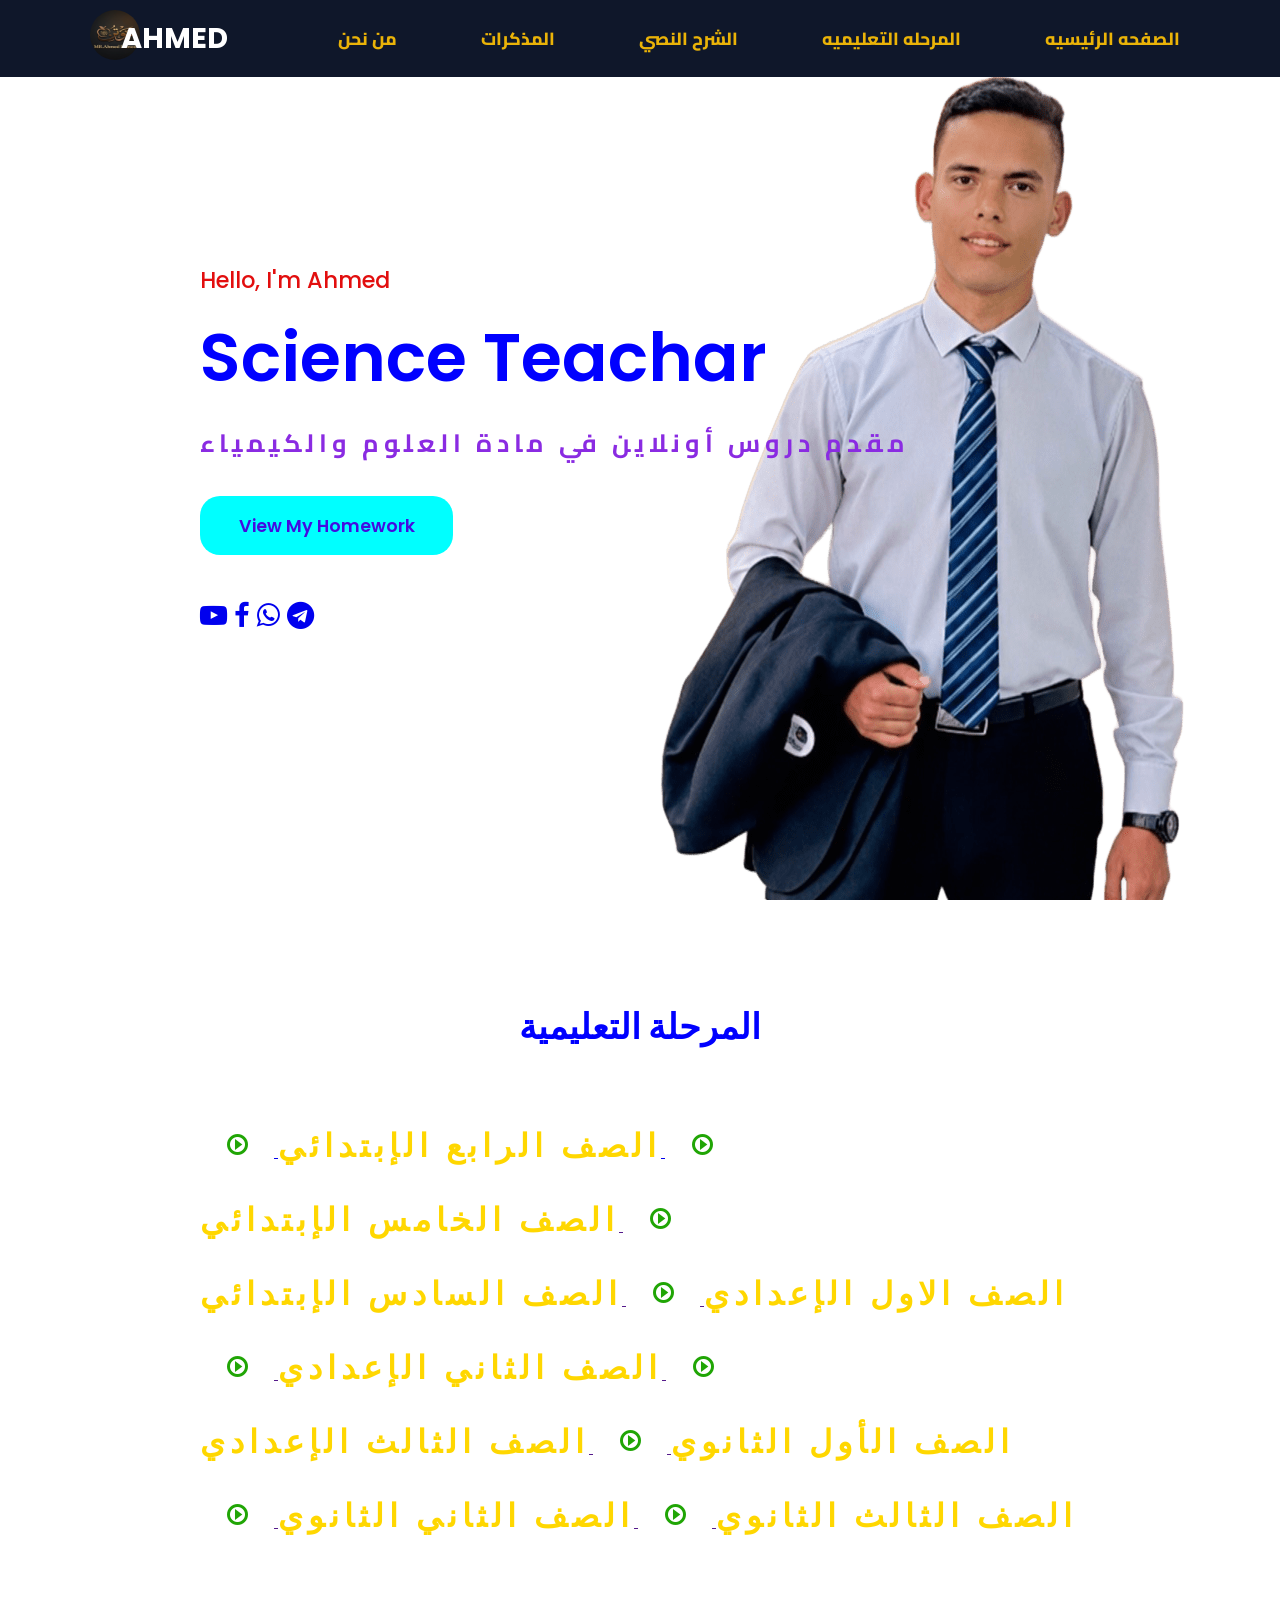
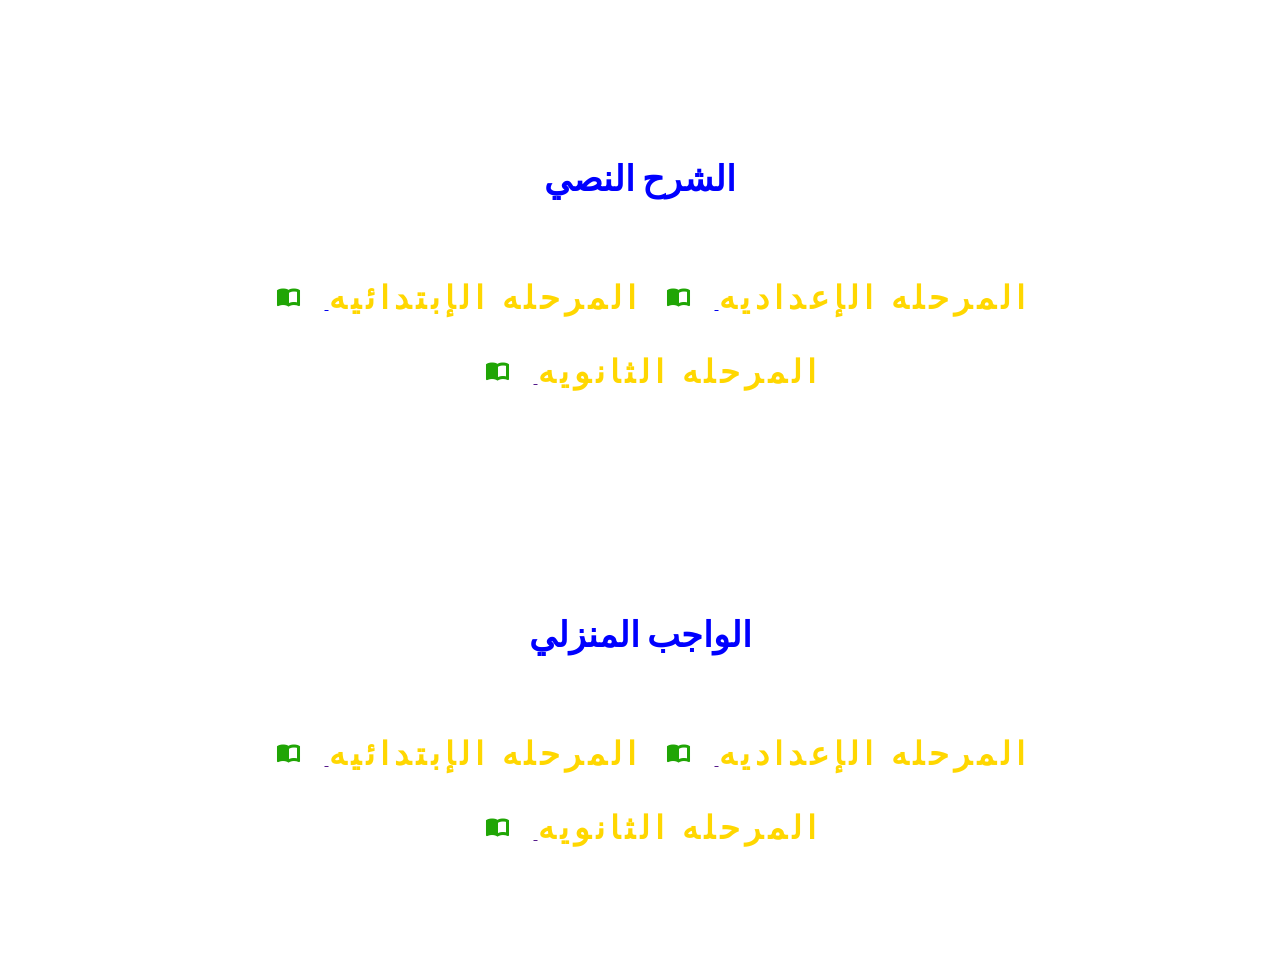
==== index.html @ 7c7c0a3e "Add files via upload" ====
<!DOCTYPE html>
<html lang="en">
<head>
    <meta charset="UTF-8">
    <meta http-equiv="X-UA-Compatible" content="IE=edge">
    <meta name="viewport" content="width=device-width, initial-scale=1.0">
    <link href="https://fonts.googleapis.com/css?family=Material+Icons|Material+Icons+Outlined|Material+Icons+Two+Tone|Material+Icons+Round|Material+Icons+Sharp" rel="stylesheet">
    <link rel="stylesheet" href="https://cdnjs.cloudflare.com/ajax/libs/font-awesome/4.7.0/css/font-awesome.min.css">
    <link rel="stylesheet" href="style.css">
    <link rel="preconnect" href="https://fonts.googleapis.com">
<link rel="preconnect" href="https://fonts.gstatic.com" crossorigin>

<link href="https://fonts.googleapis.com/css2?family=Cairo:wght@200..1000&display=swap" rel="stylesheet">
    <title>NeWtOn | AhMeD HaMeD</title>
</head>
<body>
<header>
    <a href="333.PNG" target="_blank">
        <img src="333.PNG" class="logo1">
    </a>
<a href="333.PNG" class="logo">Ahmed</a>
<nav class="navigation">
    <a href="#home">الصفحه الرئيسيه</a>
<a href="#services">المرحله التعليميه</a>
<a href="#projects">الشرح النصي</a>
<a href="https://drive.google.com/drive/folders/1a1S49GqLZfhM5JRiiQATSU06Js87kY7LbI2KxS2g_GuvqjBS0eSdr0bD0K4ihKHux3yeExdk" target="_blank">المذكرات</a>
<a href="Ahmed_CV.pdf">من نحن</a>
</nav>

</header>
<section class="main" id="home">
<div>
<h2>Hello, I'm Ahmed<br><span>Science Teachar</span></h2>
<h3>مقدم دروس أونلاين في مادة العلوم والكيمياء</h3>
<a href="#work" class="main-btn">View My Homework</a>
<div class="social-icons">
     <a href="https://youtube.com/@_onlineeducation453?si=HBb7cmdUA5yFmxl5" target="_blank" ><i class="fa fa-youtube-play" aria-hidden="true"></i></a>
    <a href="https://www.facebook.com/profile.php?id=100010195390699" target="_blank" ><i class="fa fa-facebook" aria-hidden="true"></i></a>
    <a href="https://whatsapp.com/channel/0029VbCoChzGOj9t1pekVl2g"  target="_blank"><i class="fa fa-whatsapp" aria-hidden="true"></i></a>
    <a href="https://t.me/Newton392001"  target="_blank"><i class="fa fa-telegram" aria-hidden="true"></i></a>
</div>
</div>

</section>


<section class="cards" id="services">
<h2 class="titl">المرحلة التعليمية</h2><br>
<div class="content">
<div class="card">


    </div>

    </div>

</div>

    </div>
<a href=" " class="nav-link">
<i class="material-icons">play_circle_outline</i>
<span>الصف الرابع الإبتدائي</span> 
</a>
<a href="" class="nav-link">
    <i class="material-icons">play_circle_outline</i>
    <span>الصف الخامس الإبتدائي</span> 
    </a>
    <a href="" class="nav-link">
        <i class="material-icons">play_circle_outline</i>
        <span>الصف السادس الإبتدائي</span> 
        </a>
        <a href="" class="nav-link">
            <i class="material-icons">play_circle_outline</i>
            <span>الصف الاول الإعدادي</span> 
            </a>

            <a href="" class="nav-link">
                <i class="material-icons">play_circle_outline</i>
                <span>الصف الثاني الإعدادي</span> 
                </a>

                <a href="" class="nav-link">
                    <i class="material-icons">play_circle_outline</i>
                    <span>الصف الثالث الإعدادي</span> 
                    </a>
                    <a href="" class="nav-link">
                        <i class="material-icons">play_circle_outline</i>
                        <span>الصف الأول الثانوي</span> 
                        </a>

                        <a href="" class="nav-link">
                            <i class="material-icons">play_circle_outline</i>
                            <span>الصف الثاني الثانوي</span> 
                            </a>

                            <a href="" class="nav-link">
                                <i class="material-icons">play_circle_outline</i>
                                <span>الصف الثالث الثانوي</span> 
                                </a>
</div>
</section>
<section class="project" id="projects">
<h2 class="subject">الشرح النصي</h2><br>
<div class="work">
<a href="المرحلة الابتدائية/" class="v-link">
<i class="material-icons">import_contacts</i>
<span>المرحله الإبتدائيه</span>
</a>

<a href="المرحلة الاعدادية/" class="v-link">
    <i class="material-icons">import_contacts</i>
    <span>المرحله الإعداديه</span>
    </a>
    <a href="" class="v-link">
        <i class="material-icons">import_contacts</i>
        <span>المرحله الثانويه</span>
        </a>
</div>
</section>
<section class="project" id="work">
    <h2 class="subject">الواجب المنزلي</h2><br>
    <div class="work">
    <a href="" class="v-link">
    <i class="material-icons">import_contacts</i>
    <span>المرحله الإبتدائيه</span>
    </a>
    
    <a href="" class="v-link">
        <i class="material-icons">import_contacts</i>
        <span>المرحله الإعداديه</span>
        </a>
        <a href="" class="v-link">
            <i class="material-icons">import_contacts</i>
            <span>المرحله الثانويه</span>
            </a>
            
</body>
</html>
---- style.css ----
@import url('https://fonts.googleapis.com/css2?family=Poppins:ital,wght@0,100;0,200;0,300;0,400;0,500;0,600;0,700;0,800;0,900;1,100;1,200;1,300;1,400;1,500;1,600;1,700;1,800;1,900&family=Roboto:ital,wght@0,100;0,300;0,400;0,500;0,700;0,900;1,100;1,300;1,400;1,500;1,700;1,900&display=swap');


* {
    margin : 0;
    padding: 0;
    box-sizing: border-box;
    font-family: 'Poppins', sans-serif;
    scroll-behavior: smooth;
}
header{
background-color: #0F172A;
width: 100%;
position: fixed;
z-index: 999;
display: flex;
justify-content:space-between;
align-items: center;
padding: 10px 100px;
}
.logo {
text-decoration: none;
color:#FFFFFF ;
text-transform: uppercase;
font-weight: 700;
font-size: 1.8em;
margin-left: -50px;

}
.navigation a{
    position: relative;
text-decoration: none;
color: #EAB308;
font-size: 1.1em;
font-weight: 800;
padding-left: 80px;
font-family:"cairo"

}
.navigation a::after{

    content: "";

    position: absolute;

    left: 40px;
    bottom: -5px;

    width: 0;
    height: 2px;
    background-color: #67E8F9;

    transition: 0.5s;
}
.navigation a:hover::after{
color: #67E8F9;
width:100% ;
}
section{
padding: 100px 200px;
}
.main {
width: 100%;
min-height: 100vh;
display:flex;
align-items:center;
background:url(222.PNG) no-repeat;
background-size: cover
background-position: center
background-position-y: -220px;
background-position-x: 500px;
height: auto;
max-width: 100%;
}
.main h2{
color: rgb(226, 14, 14);
font-size: 1.4em;
font-weight: 500;
}
.main h2 span{
 display: inline-block;  
 margin-top: 10px;
 
color: blue;
font-size: 3em;
font-weight: 600;
}
.main h3{
color: blueviolet;
font-size: 25px;
font-weight: 700;
letter-spacing: 5px;
margin-top: 10px;
margin-bottom: 30px;
font-family:"cairo"
}
.main-btn{
color: rgb(68, 11, 224);
background-color: aqua;
text-decoration: none;
font-size: 1.1em;
font-weight: 600;
display: inline-block;
padding: 0.9375em 2.1875em;
border-radius: 20px;
margin-bottom: 40px;
transition: 0.7s ease;
}
.main-btn:hover {
background-color:rgb(36, 117, 155) ;
transform: scale(1.1);
}
.social-icons {
color: rgba(199, 14, 14, 0.911);
font-size: 1.7em;
padding-right: 30px;
}
.titl{
display: flex;
justify-content: center;
color: blue;
font-size: 2.2em;
font-weight: 800;
margin-bottom: 30px;

}
.education{
display: flex;
justify-content: center;
flex-direction: row;
flex-wrap: wrap;

}
.material-icons{
color: rgb(32, 165, 5);
padding: 10px 10px;
font-weight: 900;
margin: 15px;
}
.nav-link span{
display: inline-block;    
font-size: 2em;
text-decoration: none;
font-weight: 600;
color: gold;
position:0.9375em 2.1875em ;
letter-spacing: 5px;
border-radius: 15px;
}
.subject{
    display: flex;
    justify-content: center;
    color: blue;
    font-size: 2.2em;
    font-weight: 800;
    margin-bottom: 30px;
}
.work{
    display: flex;
    justify-content: center;
    flex-direction: row;
    flex-wrap: wrap;
}
.v-link span{
    display: inline-block;    
    font-size: 2em;
    text-decoration: none;
    font-weight: 600;
    color: gold;
    position:0.9375em 2.1875em ;
    letter-spacing: 5px;
    border-radius: 15px;
    
}
.logo1{
  width: 50px;
  height: 50px;
  border-radius: 50%;
  margin-left: -10px;
}
@media (max-width:768px){

    .container{
        width: 95%;
        height: auto;
    }

    nav{
        padding: 15px;
    }

    ul{
        gap: 10px;
        flex-wrap: wrap;
    }

}
@media (max-width:1023px){
header{
    padding: 12px 20px
}
.navigation a{
    padding-left: 10px;
}
.titl{
    font-size: 1.8em;
}
section{
    padding: 80px 20px
}
.main-content h2{
    font-size: 1em;
}
.main-content h3{
    font-size: 1.6em;
}
.content{
    flex-direction: column;
    align-items: center;
}
}
@media (max-width: 768px){

    nav{
        flex-direction: column;
        padding: 15px;
    }

    ul{
        flex-direction: column;
        gap: 15px;
        margin-top: 15px;
    }

    .container{
        width: 95%;
    }

    h1{
        font-size: 24px;
    }

}
@media (max-width:641px){
    body{
        font-size: 5px;
    }
.main-content h2{
    font-size: 0.8em;
}
.main-content h3{
    font-size: 0.4em;
}
}
@media (max-width:300px){
    body{
        font-size: 10px;

    }
}
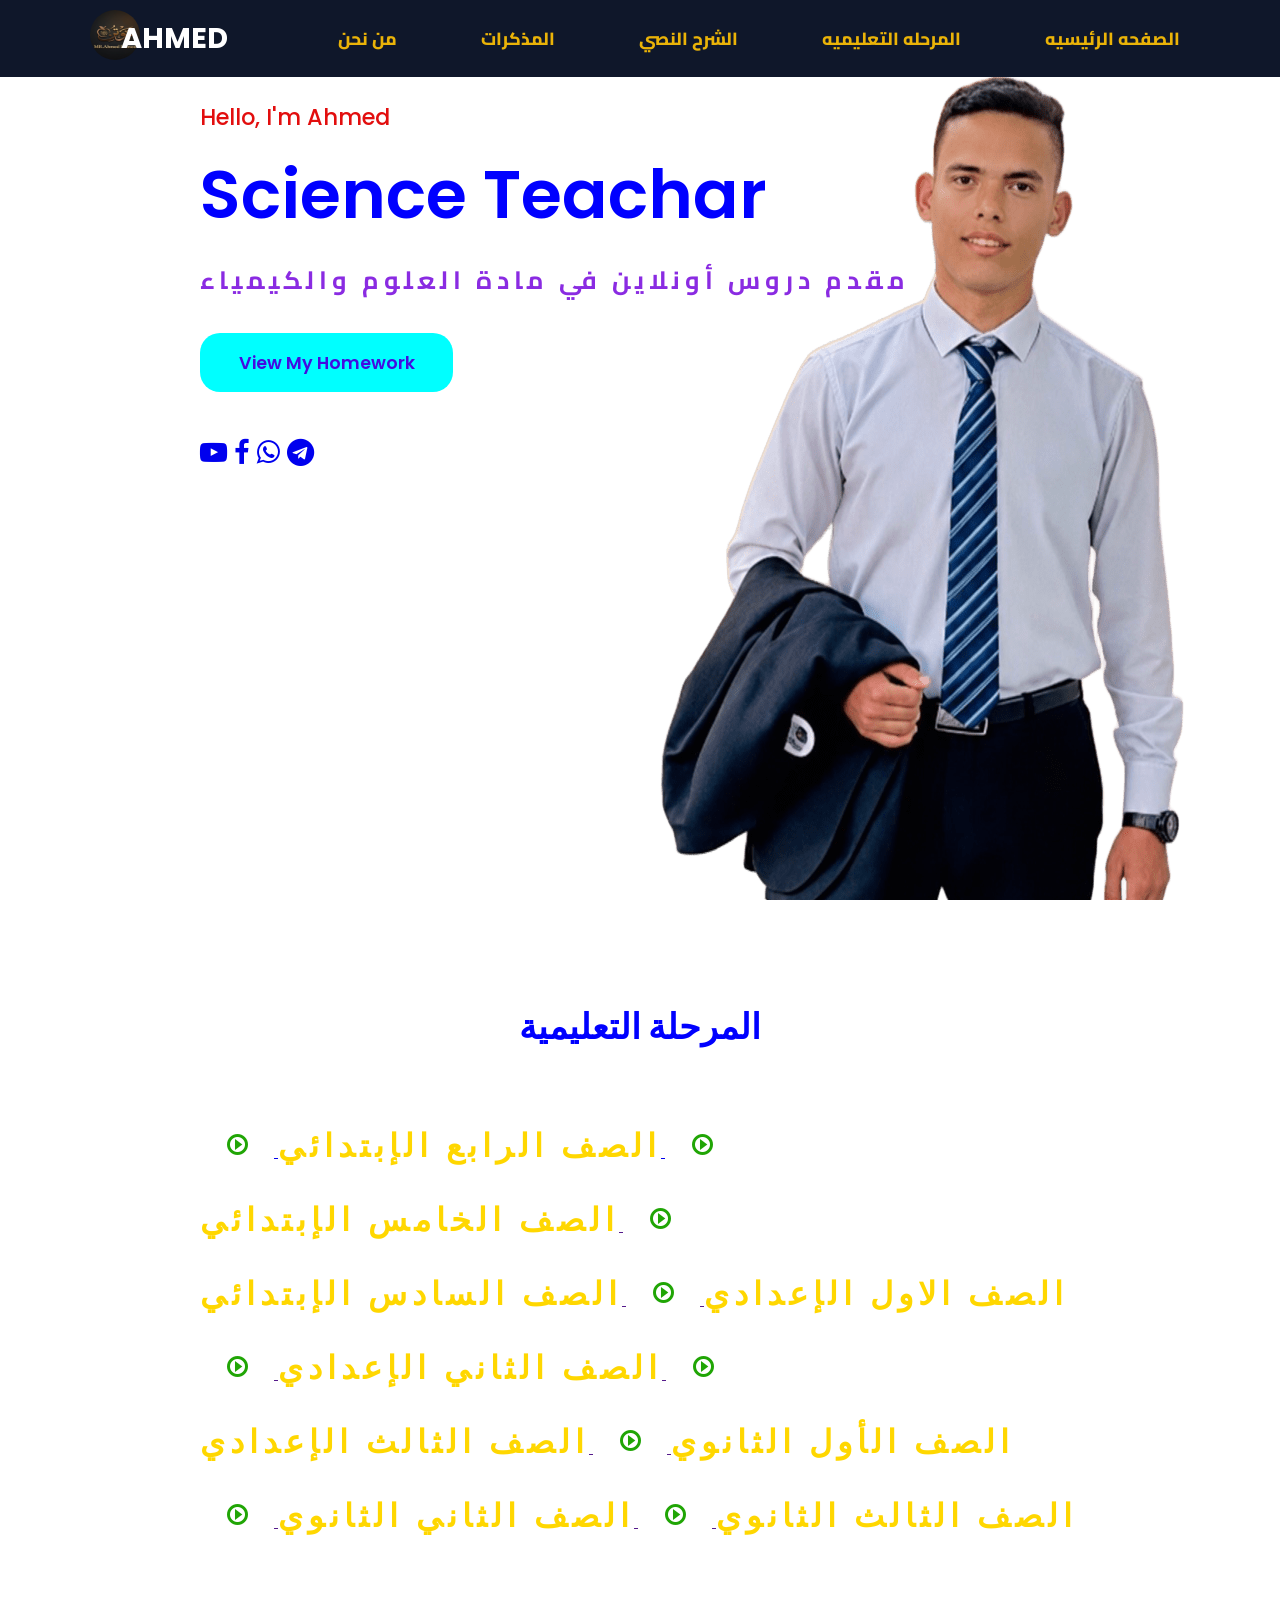
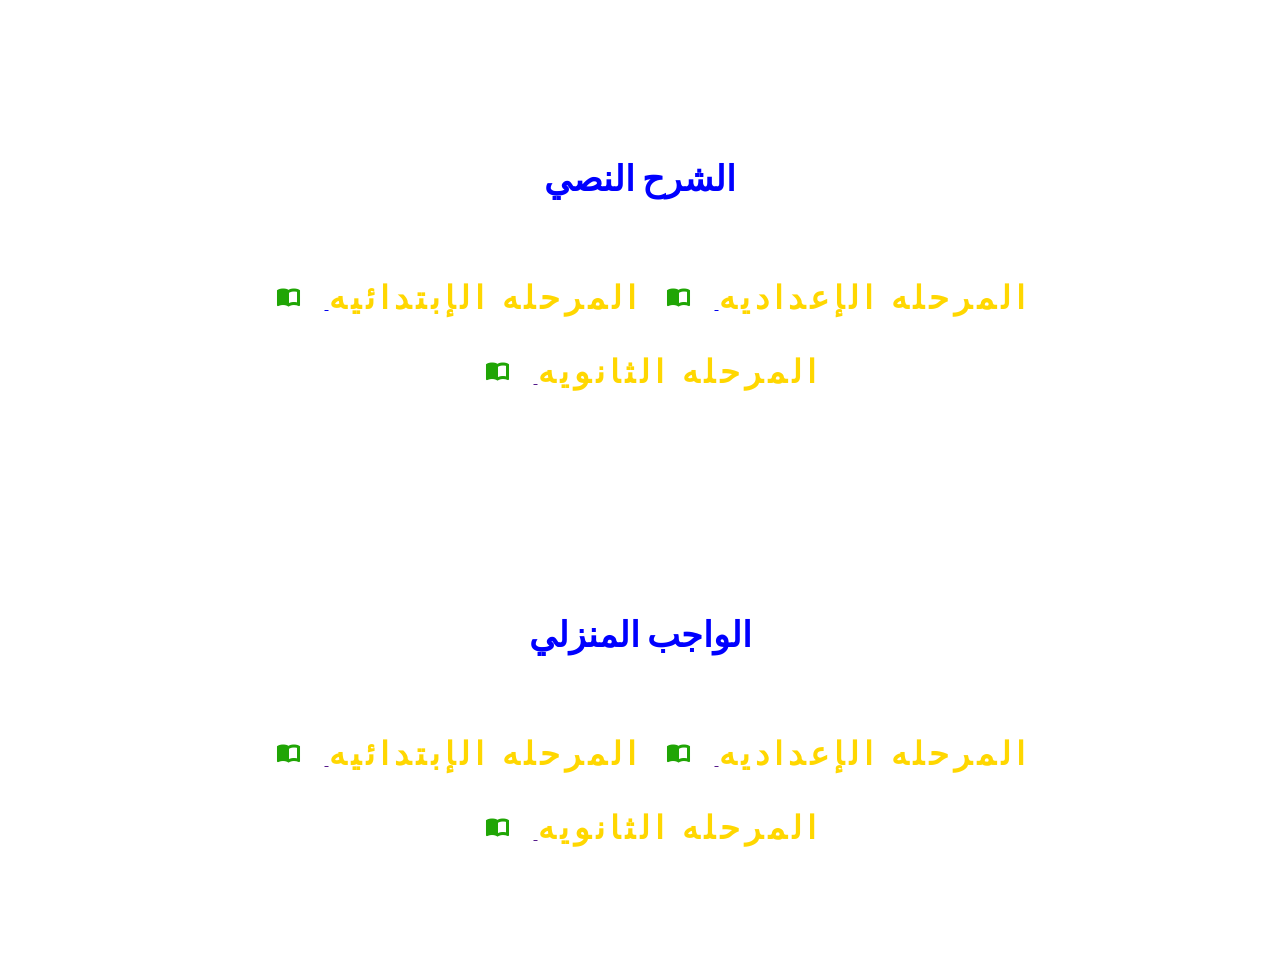
==== commit b41e221c: "Add files via upload" ====
--- a/index.html
+++ b/index.html
@@ -12,6 +12,7 @@
 
 <link href="https://fonts.googleapis.com/css2?family=Cairo:wght@200..1000&display=swap" rel="stylesheet">
     <title>NeWtOn | AhMeD HaMeD</title>
+    <meta name="google-site-verification" content="_P3XG7XRIjh7qt8P7K_g9WM6yuNIr1cjoEHzyGONkB8" />
 </head>
 <body>
 <header>
--- a/style.css
+++ b/style.css
@@ -48,6 +48,7 @@
 
     width: 0;
     height: 2px;
+
     background-color: #67E8F9;
 
     transition: 0.5s;
@@ -62,7 +63,7 @@
 .main {
 width: 100%;
 min-height: 100vh;
-display:flex;
+display:flex
 align-items:center;
 background:url(222.PNG) no-repeat;
 background-size: cover
@@ -172,97 +173,96 @@
     border-radius: 15px;
     
 }
+@media (max-width:768px){
+
+    .container{
+        width: 95%;
+        height: auto;
+    }
+
+    nav{
+        padding: 15px;
+    }
+
+    ul{
+        gap: 10px;
+        flex-wrap: wrap;
+    }
+
+}
+@media (max-width:1023px){
+header{
+    padding: 12px 20px
+}
+.navigation a{
+    padding-left: 10px;
+}
+.titl{
+    font-size: 1.8em;
+}
+section{
+    padding: 80px 20px
+}
+.main-content h2{
+    font-size: 1em;
+}
+.main-content h3{
+    font-size: 1.6em;
+}
+.content{
+    flex-direction: column;
+    align-items: center;
+}
+}
+@media (max-width: 768px){
+
+    nav{
+        flex-direction: column;
+        padding: 15px;
+    }
+
+    ul{
+        flex-direction: column;
+        gap: 15px;
+        margin-top: 15px;
+    }
+
+    .container{
+        width: 95%;
+    }
+
+    h1{
+        font-size: 24px;
+    }
+
+}
+@media (max-width:641px){
+    body{
+        font-size: 12px;
+    }
+.main-content h2{
+    font-size: 0.8em;
+}
+.main-content h3{
+    font-size: 0.4em;
+}
+}
+@media (max-width:300px){
+    body{
+        font-size: 10px;
+
+    }
+}
 .logo1{
   width: 50px;
   height: 50px;
   border-radius: 50%;
   margin-left: -10px;
 }
-@media (max-width:768px){
-
-    .container{
-        width: 95%;
-        height: auto;
-    }
-
-    nav{
-        padding: 15px;
-    }
-
-    ul{
-        gap: 10px;
-        flex-wrap: wrap;
-    }
-
-}
-@media (max-width:1023px){
-header{
-    padding: 12px 20px
-}
-.navigation a{
-    padding-left: 10px;
-}
-.titl{
-    font-size: 1.8em;
-}
-section{
-    padding: 80px 20px
-}
-.main-content h2{
-    font-size: 1em;
-}
-.main-content h3{
-    font-size: 1.6em;
-}
-.content{
-    flex-direction: column;
-    align-items: center;
-}
-}
-@media (max-width: 768px){
-
-    nav{
-        flex-direction: column;
-        padding: 15px;
-    }
-
-    ul{
-        flex-direction: column;
-        gap: 15px;
-        margin-top: 15px;
-    }
-
-    .container{
-        width: 95%;
-    }
-
-    h1{
-        font-size: 24px;
-    }
-
-}
-@media (max-width:641px){
-    body{
-        font-size: 5px;
-    }
-.main-content h2{
-    font-size: 0.8em;
-}
-.main-content h3{
-    font-size: 0.4em;
-}
-}
-@media (max-width:300px){
-    body{
-        font-size: 10px;
-
-    }
-}
-
-
-
-
-
-
-
-
+
+
+
+
+
+
+
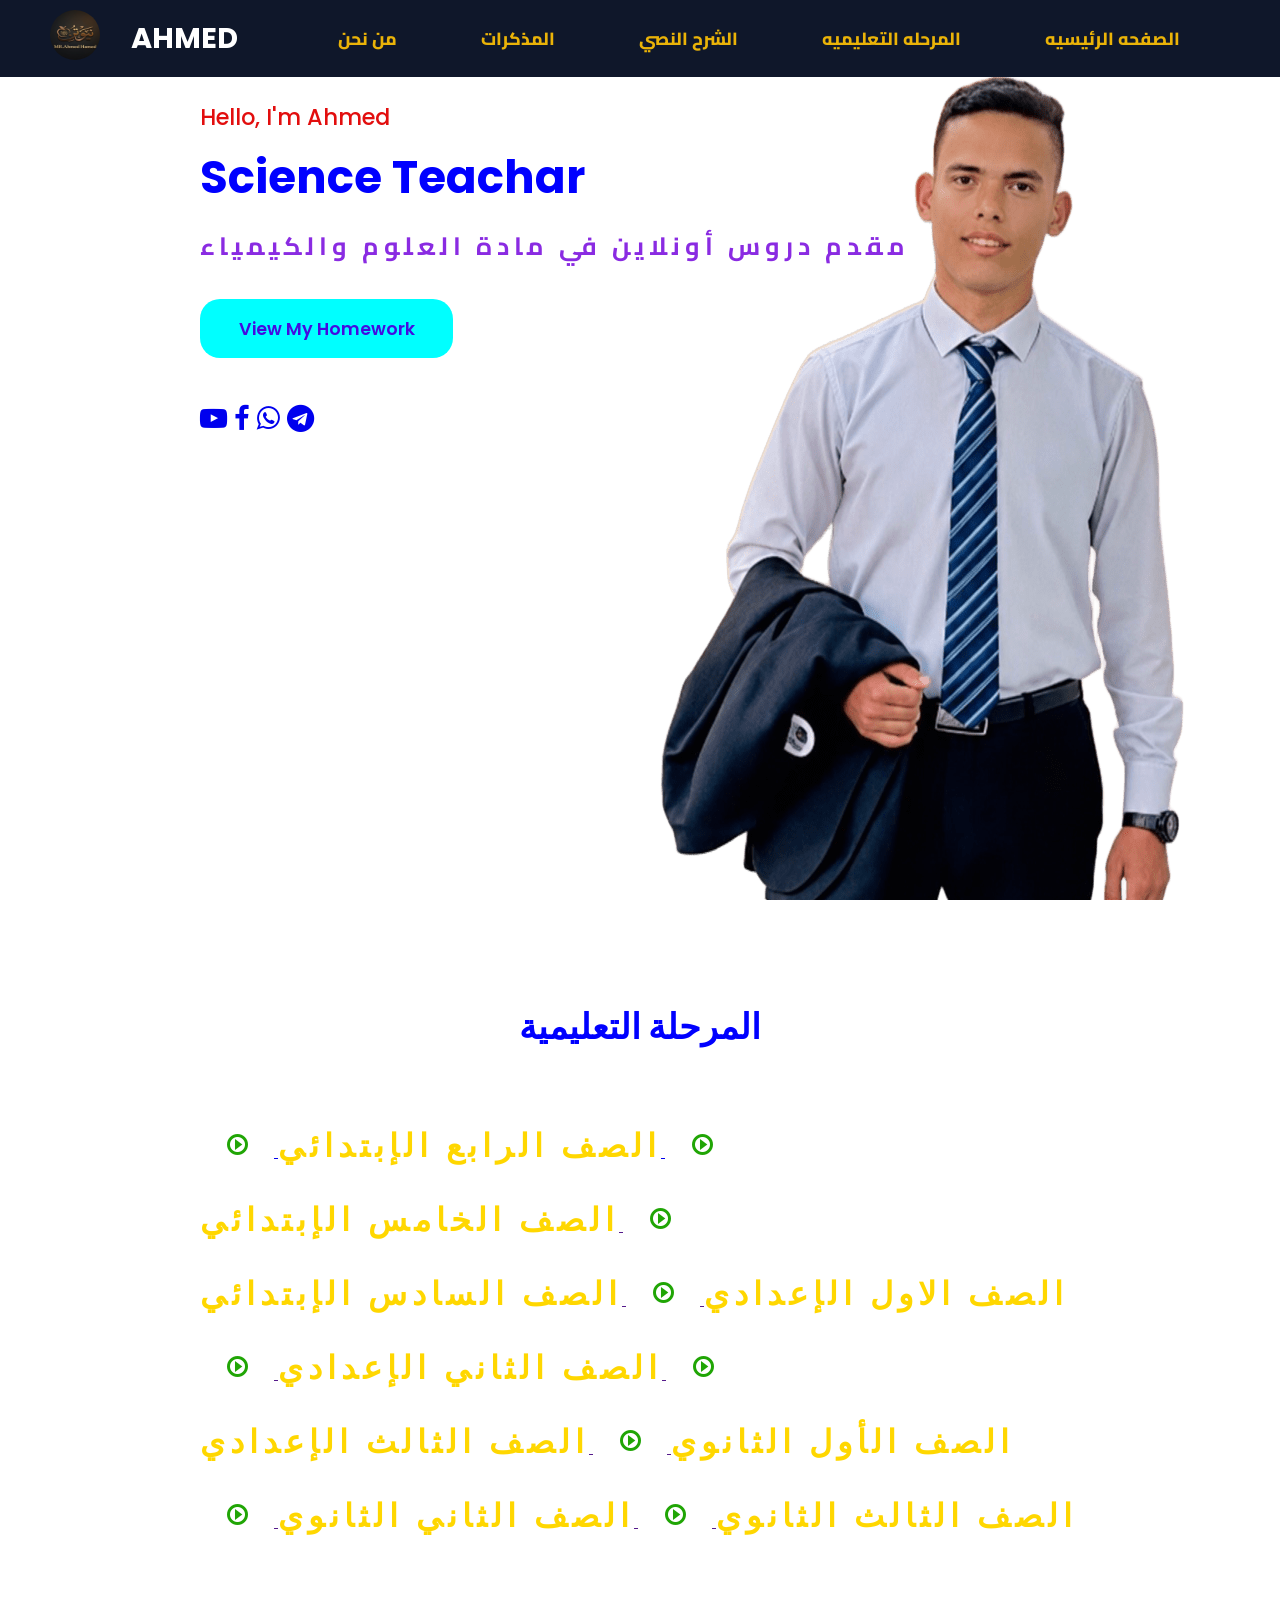
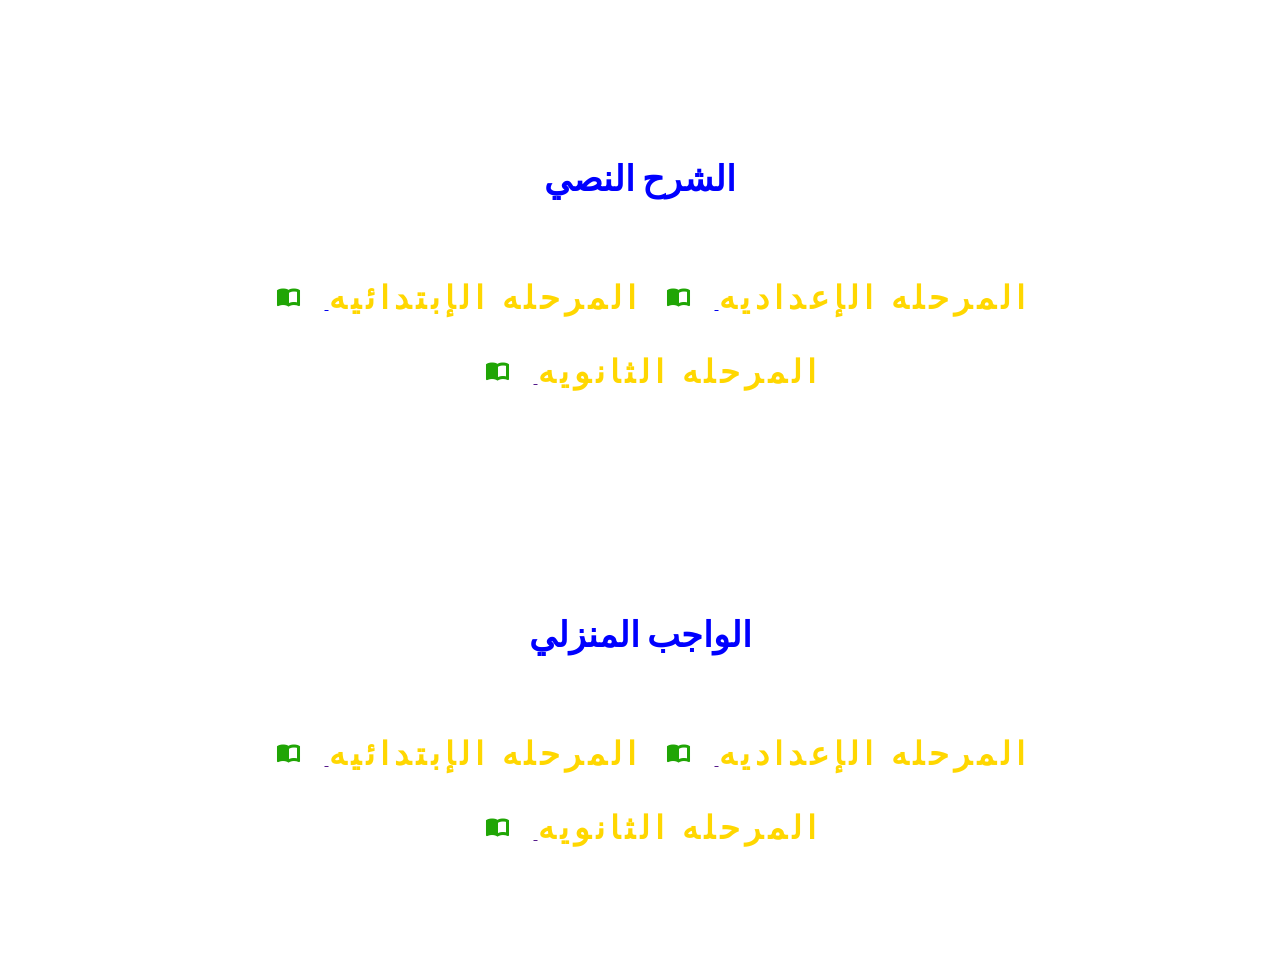
==== commit 240d0208: "Add files via upload" ====
--- a/index.html
+++ b/index.html
@@ -31,7 +31,8 @@
 </header>
 <section class="main" id="home">
 <div>
-<h2>Hello, I'm Ahmed<br><span>Science Teachar</span></h2>
+
+<h2>Hello, I'm Ahmed<br><span><h6>Science Teachar</h6></span></h2>
 <h3>مقدم دروس أونلاين في مادة العلوم والكيمياء</h3>
 <a href="#work" class="main-btn">View My Homework</a>
 <div class="social-icons">
--- a/style.css
+++ b/style.css
@@ -173,96 +173,615 @@
     border-radius: 15px;
     
 }
-@media (max-width:768px){
-
-    .container{
-        width: 95%;
-        height: auto;
-    }
-
-    nav{
-        padding: 15px;
-    }
-
-    ul{
-        gap: 10px;
-        flex-wrap: wrap;
-    }
-
-}
-@media (max-width:1023px){
-header{
-    padding: 12px 20px
-}
-.navigation a{
-    padding-left: 10px;
-}
-.titl{
-    font-size: 1.8em;
-}
-section{
-    padding: 80px 20px
-}
-.main-content h2{
-    font-size: 1em;
-}
-.main-content h3{
-    font-size: 1.6em;
-}
-.content{
-    flex-direction: column;
-    align-items: center;
-}
-}
-@media (max-width: 768px){
-
-    nav{
-        flex-direction: column;
-        padding: 15px;
-    }
-
-    ul{
-        flex-direction: column;
-        gap: 15px;
-        margin-top: 15px;
-    }
-
-    .container{
-        width: 95%;
-    }
-
-    h1{
-        font-size: 24px;
-    }
-
-}
-@media (max-width:641px){
-    body{
-        font-size: 12px;
-    }
-.main-content h2{
-    font-size: 0.8em;
-}
-.main-content h3{
-    font-size: 0.4em;
-}
-}
-@media (max-width:300px){
-    body{
-        font-size: 10px;
-
-    }
-}
 .logo1{
   width: 50px;
   height: 50px;
   border-radius: 50%;
   margin-left: -10px;
 }
-
-
-
-
-
-
-
+@media (max-width:1280px){
+    .logo{
+    margin-left: 10px;
+    position: relative;
+}
+.logo1{margin-left: -50px;
+    position: relative;
+
+}
+}
+@media (max-width:1024px){
+header{
+    padding: 7px 80px
+
+}
+.navigation a{
+    padding-left: 30px;
+    font-size: 1.1em;
+}
+.logo{
+    margin-left: 10px;
+}
+
+.titl{
+    font-size: 3em;
+}
+section{
+    padding: 150px 50px
+}
+.main h2{
+    font-size:2em;
+}
+.main h3{
+    font-size: 1.6em;
+}
+.content{
+    flex-direction: column;
+    align-items: center;
+}
+.main {
+width: 100%;
+min-height: 100vh;
+display:flex
+align-items:center;
+background:url(222.PNG) no-repeat;
+background-size: cover
+background-position: center
+background-position-y: -220px;
+background-position-x: 300px;
+height: auto;
+max-width: 100%;
+margin-top: ;
+}
+.subject{
+    font-size:2em;
+}
+.nav-link{
+    font-size: 1.3em;
+}
+.titl h2{
+    font-size: 1.5em;
+}
+#services {
+    font-size: 2em;
+}
+.project{
+    font-size: 2em;
+}
+.main-btn{
+color: rgb(68, 11, 224);
+background-color: aqua;
+text-decoration: none;
+font-size: 2em;
+font-weight: 700;
+display: inline-block;
+padding: 0.9375em 2.1875em;
+border-radius: 20px;
+margin-bottom: 40px;
+transition: 0.7s ease;
+}
+.social-icons {
+color: rgba(199, 14, 14, 0.911);
+font-size: 3em;
+padding-right: 30px;
+}
+}
+@media (max-width:1023px){
+header{
+    padding: 8px 10px
+}
+.navigation a{
+    padding-left: 20px;
+}
+.logo{
+    margin-left: 10px;
+}
+
+.titl{
+    font-size: 1.8em;
+}
+section{
+    padding: 200px 50px
+}
+.main h2{
+    font-size:1.2em;
+}
+.main h3{
+    font-size: 1.2em;
+}
+.content{
+    flex-direction: column;
+    align-items: center;
+}
+.main {
+width: 100%;
+min-height: 100vh;
+display:flex
+align-items:center;
+background:url(222.PNG) no-repeat;
+background-size: cover
+background-position: center
+background-position-y: -220px;
+background-position-x: 140px;
+height: auto;
+max-width: 100%;
+}
+.subject{
+    font-size:3em;
+}
+.nav-link{
+    font-size: 1.3em;
+}
+.titl h2{
+    font-size: 1.5em;
+}
+#services {
+    font-size: 1em;
+}
+.main-btn{
+color: rgb(68, 11, 224);
+background-color: aqua;
+text-decoration: none;
+font-size: 1.5em;
+font-weight: 700;
+display: inline-block;
+padding: 0.9375em 2.1875em;
+border-radius: 20px;
+margin-bottom: 40px;
+transition: 0.7s ease;
+}
+}
+@media (max-width:912px){
+.logo1{
+  width: 50px;
+  height: 50px;
+  border-radius: 50%;
+  margin-left: 13px;
+  position: relative;
+}
+.main {
+width: 100%;
+min-height: 100vh;
+display:flex
+align-items:center;
+background:url(222.PNG) no-repeat;
+background-size: 70% auto;
+
+background-position-y: 40px;
+background-position-x: 350px;
+height: auto;
+max-width: 100%;
+}
+}
+@media (max-width: 768px){
+header{
+    padding: 7px 20px
+
+}
+.navigation a{
+    padding-left: 20px;
+    font-size: 1em;
+}
+.logo{
+    margin-left: 5px;
+    font-size: 1.1em;
+}
+
+.titl{
+    font-size: 2em;
+}
+section{
+    padding: 150px 50px
+}
+.main h2{
+    font-size:1.4em;
+}
+.main h3{
+    font-size: 1.3em;
+    font-weight:700;
+}
+.content{
+    flex-direction: column;
+    align-items: center;
+}
+.main {
+width: 100%;
+min-height: 100vh;
+display:flex
+align-items:center;
+background:url(222.PNG) no-repeat;
+background-size: cover
+background-position: center
+background-position-y: -220px;
+background-position-x: 80px;
+height: auto;
+max-width: 100%;
+margin-top: ;
+}
+.subject{
+    font-size:2em;
+}
+.nav-link{
+    font-size: 1em;
+}
+.titl h2{
+    font-size: 1em;
+}
+#services {
+    font-size: 1em;
+}
+.project{
+    font-size: 1em;
+}
+.main-btn{
+color: rgb(68, 11, 224);
+background-color: aqua;
+text-decoration: none;
+font-size: 1.3em;
+font-weight: 700;
+display: inline-block;
+padding: 0.9375em 2.1875em;
+border-radius: 20px;
+margin-bottom: 40px;
+transition: 0.7s ease;
+}
+.social-icons {
+color: rgba(199, 14, 14, 0.911);
+font-size: 2em;
+padding-right: 30px;
+}
+    
+}
+@media (max-width:641px){
+   header{
+    padding: 1px 52px
+
+}
+.navigation a{
+    padding-left: 20px;
+    font-size: 0.65em;
+}
+.logo{
+    margin-left: -15px;
+    font-size: 0.6em;
+}
+.logo1{
+    position: relative;
+    margin-left: -49px;
+     width: 30px;
+  height: 30px;
+}
+
+.titl{
+    font-size: 2em;
+}
+section{
+    padding: 140px 20px
+}
+.main h2{
+    font-size:0.8em;
+}
+.main h3{
+    font-size: 0.8em;
+    font-weight:700;
+}
+.content{
+    flex-direction: column;
+    align-items: center;
+}
+.main {
+width: 100%;
+min-height: 100vh;
+display:flex
+align-items:center;
+background:url(222.PNG) no-repeat;
+background-size: 70% auto;
+
+background-position-y: 30px;
+background-position-x: 190px;
+height: auto;
+max-width: 100%;
+margin-top: ;
+}
+.subject{
+    font-size:2em;
+}
+.nav-link{
+    font-size: 1em;
+}
+.titl h2{
+    font-size: 1em;
+}
+#services {
+    font-size: 1em;
+}
+.project{
+    font-size: 1em;
+}
+.main-btn{
+color: rgb(68, 11, 224);
+background-color: aqua;
+text-decoration: none;
+font-size: 1em;
+font-weight: 700;
+display: inline-block;
+padding: 0.9375em 2.1875em;
+border-radius: 20px;
+margin-bottom: 40px;
+transition: 0.7s ease;
+}
+.social-icons {
+color: rgba(199, 14, 14, 0.911);
+font-size: 2em;
+padding-right: 30px;
+} 
+}
+@media (max-width:500px){
+   header{
+    padding: 1px 15px
+
+}
+.navigation a{
+    padding-left: 7px ;
+    font-size: 0.63em;
+
+}
+.logo{
+    margin-left: -1px;
+    font-size: 0.6em;
+}
+.logo1{
+    position: relative;
+    margin-left: -1px;
+     width: 25px;
+  height: 25px;
+  margin-top: 5px;
+}
+
+.titl{
+    font-size: 2em;
+}
+section{
+    padding: 140px 20px
+
+}
+.main h2{
+    font-size:0.9em;
+}
+.main h3{
+    font-size: 0.7em;
+    font-weight:700;
+}
+.content{
+    flex-direction: column;
+    align-items: center;
+}
+.main {
+width: 100%;
+min-height: 100vh;
+display:flex
+align-items:center;
+background:url(222.PNG) no-repeat;
+background-size: 80% auto;
+
+background-position-y: 30px;
+background-position-x: 157px;
+height: auto;
+max-width: 100%;
+margin-top: ;
+}
+.subject{
+    font-size:2em;
+}
+.nav-link{
+    font-size: 1em;
+}
+.titl h2{
+    font-size: 1em;
+}
+#services {
+    font-size: 1em;
+}
+.project{
+    font-size: 1em;
+}
+.main-btn{
+color: rgb(68, 11, 224);
+background-color: aqua;
+text-decoration: none;
+font-size: 0.9em;
+font-weight: 700;
+display: inline-block;
+padding: 0.9375em 2.1875em;
+border-radius: 20px;
+margin-bottom: 40px;
+transition: 0.7s ease;
+}
+.social-icons {
+color: rgba(199, 14, 14, 0.911);
+font-size: 1.7em;
+padding-right: 30px;
+} 
+}
+@media (max-width:414px){
+   header{
+    padding: 1px 15px
+
+}
+.navigation a{
+    padding-left: 5px ;
+    font-size: 0.55em;
+
+}
+.logo{
+    margin-left: -1px;
+    font-size: 0.6em;
+}
+.logo1{
+    position: relative;
+    margin-left: -5px;
+     width: 25px;
+  height: 25px;
+  margin-top: 5px;
+}
+
+.titl{
+    font-size: 2em;
+}
+section{
+    padding: 140px 5px
+
+}
+.main h2{
+    font-size:0.9em;
+}
+.main h3{
+    font-size: 0.71em;
+    font-weight:700;
+}
+.content{
+    flex-direction: column;
+    align-items: center;
+}
+.main {
+width: 100%;
+min-height: 100vh;
+display:flex
+align-items:center;
+background:url(222.PNG) no-repeat;
+background-size: 80% auto;
+
+background-position-y: 30px;
+background-position-x: 143px;
+height: auto;
+max-width: 100%;
+margin-top: ;
+}
+.subject{
+    font-size:2em;
+}
+.nav-link{
+    font-size: 1em;
+}
+.titl h2{
+    font-size: 1em;
+}
+#services {
+    font-size: 1em;
+}
+.project{
+    font-size: 1em;
+}
+.main-btn{
+color: rgb(68, 11, 224);
+background-color: aqua;
+text-decoration: none;
+font-size: 0.8em;
+font-weight: 700;
+display: inline-block;
+padding: 0.9375em 2.1875em;
+border-radius: 20px;
+margin-bottom: 40px;
+transition: 0.7s ease;
+}
+.social-icons {
+color: rgba(199, 14, 14, 0.911);
+font-size: 1.7em;
+padding-right: 30px;
+} 
+}
+@media (max-width:375px){
+  @media (max-width:414px){
+   header{
+    padding: 1px 10px
+
+}
+.navigation a{
+    padding-left: 5px ;
+    font-size: 0.5em;
+
+}
+.logo{
+    margin-left: -1px;
+    font-size: 0.6em;
+}
+.logo1{
+    position: relative;
+    margin-left: -5px;
+     width: 25px;
+  height: 25px;
+  margin-top: 5px;
+}
+
+.titl{
+    font-size: 2em;
+}
+section{
+    padding: 140px 5px
+
+}
+.main h2{
+    font-size:0.7em;
+}
+.main h3{
+    font-size: 0.62em;
+    font-weight:700;
+}
+.content{
+    flex-direction: column;
+    align-items: center;
+}
+.main {
+width: 100%;
+min-height: 100vh;
+display:flex
+align-items:center;
+background:url(222.PNG) no-repeat;
+background-size: 80% auto;
+
+background-position-y: 40px;
+background-position-x: 132px;
+height: auto;
+max-width: 100%;
+margin-top: ;
+}
+.subject{
+    font-size:2em;
+}
+.nav-link{
+    font-size: 1em;
+}
+.titl h2{
+    font-size: 1em;
+}
+#services {
+    font-size: 1em;
+}
+.project{
+    font-size: 1em;
+}
+.main-btn{
+color: rgb(68, 11, 224);
+background-color: aqua;
+text-decoration: none;
+font-size: 0.7em;
+font-weight: 700;
+display: inline-block;
+padding: 0.9375em 2.1875em;
+border-radius: 20px;
+margin-bottom: 40px;
+transition: 0.7s ease;
+}
+.social-icons {
+color: rgba(199, 14, 14, 0.911);
+font-size: 1.4em;
+padding-right: 30px;
+} 
+}
+}
+
+
+
+
+
+
+
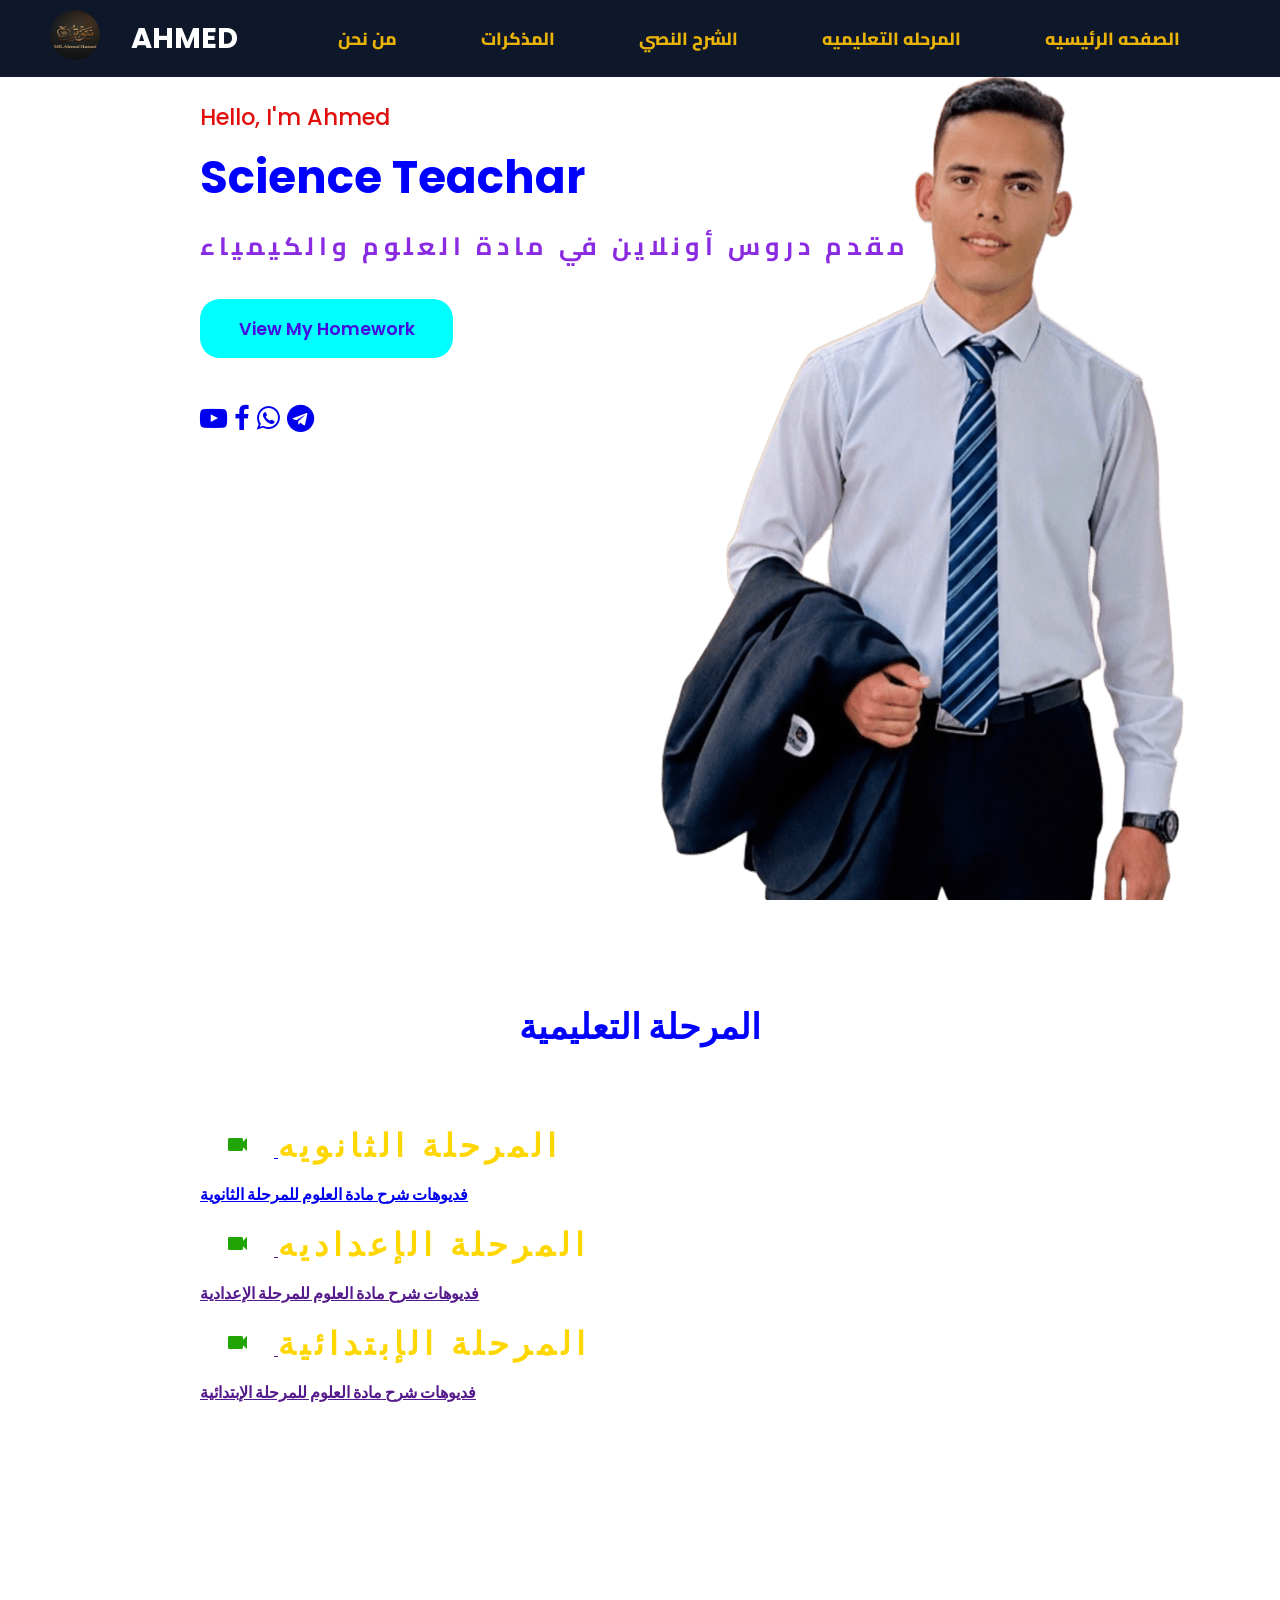
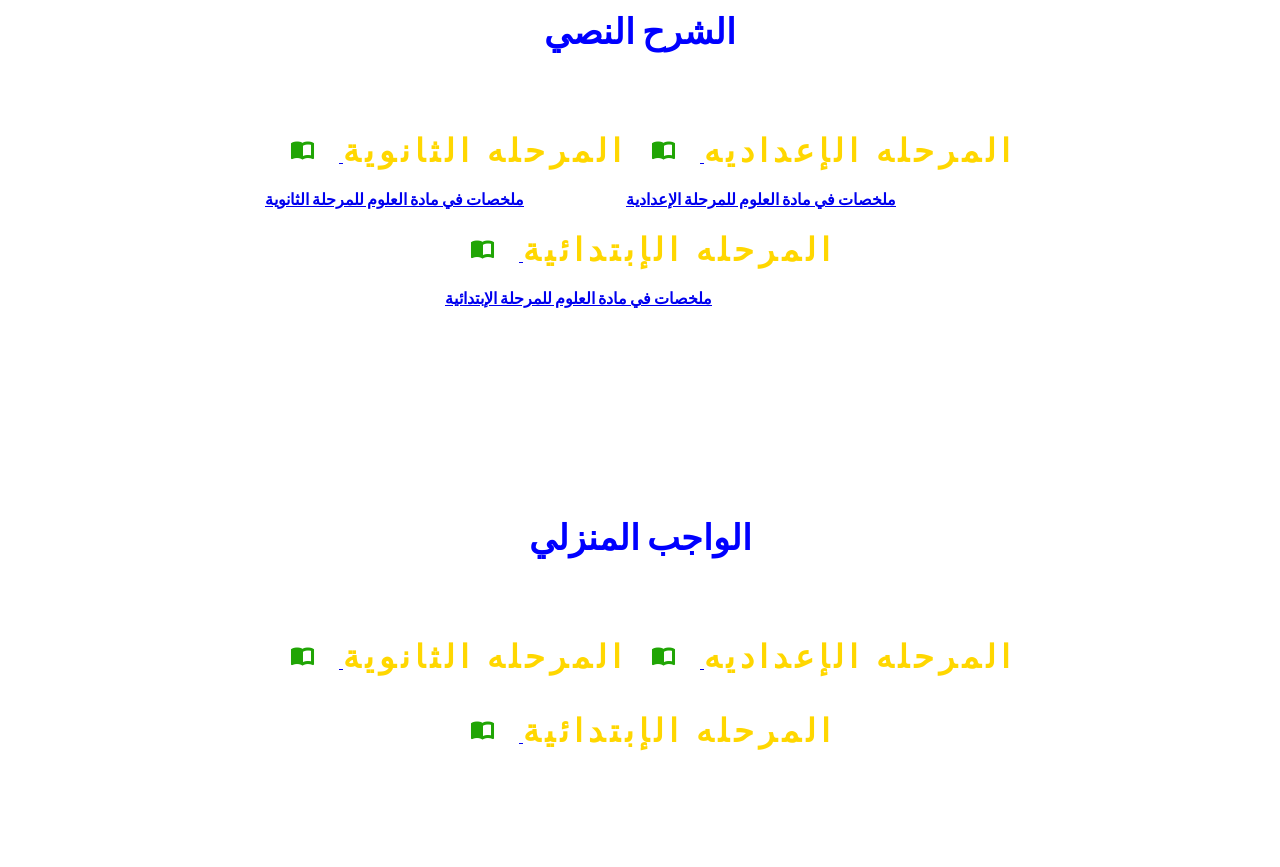
==== commit 1771cebc: "Add files via upload" ====
--- a/index.html
+++ b/index.html
@@ -25,7 +25,7 @@
 <a href="#services">المرحله التعليميه</a>
 <a href="#projects">الشرح النصي</a>
 <a href="https://drive.google.com/drive/folders/1a1S49GqLZfhM5JRiiQATSU06Js87kY7LbI2KxS2g_GuvqjBS0eSdr0bD0K4ihKHux3yeExdk" target="_blank">المذكرات</a>
-<a href="Ahmed_CV.pdf">من نحن</a>
+<a href="AhmedCv1.pdf">من نحن</a>
 </nav>
 
 </header>
@@ -50,7 +50,26 @@
 <h2 class="titl">المرحلة التعليمية</h2><br>
 <div class="content">
 <div class="card">
+<a href=" " class="nav-link">
+<i class="material-icons">videocam</i>
+<span>المرحلة الثانويه</span> 
+<h4><p>فديوهات شرح مادة العلوم للمرحلة الثانوية</p>
+</h4>
+</a>
+<a href="" class="nav-link">
+    <i class="material-icons">videocam</i>
+    <span>المرحلة الإعداديه</span>
+<h4>    <p>فديوهات شرح مادة العلوم للمرحلة الإعدادية</p>
+</h4> 
+    </a>
+    <a href="" class="nav-link">
+        <i class="material-icons">videocam</i>
+        <span class="card-desc">المرحلة الإبتدائية</span> 
+<h4>        <p>فديوهات شرح مادة العلوم للمرحلة الإبتدائية</p>
+</h4>
 
+
+        </a>
 
     </div>
 
@@ -59,81 +78,51 @@
 </div>
 
     </div>
-<a href=" " class="nav-link">
-<i class="material-icons">play_circle_outline</i>
-<span>الصف الرابع الإبتدائي</span> 
-</a>
-<a href="" class="nav-link">
-    <i class="material-icons">play_circle_outline</i>
-    <span>الصف الخامس الإبتدائي</span> 
-    </a>
-    <a href="" class="nav-link">
-        <i class="material-icons">play_circle_outline</i>
-        <span>الصف السادس الإبتدائي</span> 
-        </a>
-        <a href="" class="nav-link">
-            <i class="material-icons">play_circle_outline</i>
-            <span>الصف الاول الإعدادي</span> 
-            </a>
 
-            <a href="" class="nav-link">
-                <i class="material-icons">play_circle_outline</i>
-                <span>الصف الثاني الإعدادي</span> 
-                </a>
+    
 
-                <a href="" class="nav-link">
-                    <i class="material-icons">play_circle_outline</i>
-                    <span>الصف الثالث الإعدادي</span> 
-                    </a>
-                    <a href="" class="nav-link">
-                        <i class="material-icons">play_circle_outline</i>
-                        <span>الصف الأول الثانوي</span> 
-                        </a>
-
-                        <a href="" class="nav-link">
-                            <i class="material-icons">play_circle_outline</i>
-                            <span>الصف الثاني الثانوي</span> 
-                            </a>
-
-                            <a href="" class="nav-link">
-                                <i class="material-icons">play_circle_outline</i>
-                                <span>الصف الثالث الثانوي</span> 
-                                </a>
-</div>
+        
+    </div>
 </section>
 <section class="project" id="projects">
 <h2 class="subject">الشرح النصي</h2><br>
 <div class="work">
-<a href="المرحلة الابتدائية/" class="v-link">
+<a href="https://drive.google.com/drive/folders/1-InMvZsBepweqZgXyZ3SpDDpOSodzv1P" class="v-link">
 <i class="material-icons">import_contacts</i>
-<span>المرحله الإبتدائيه</span>
+<span>المرحله الثانوية</span>
+<h4>    <p>ملخصات في مادة العلوم للمرحلة الثانوية </p></h4>
+
 </a>
 
-<a href="المرحلة الاعدادية/" class="v-link">
+<a href="https://drive.google.com/drive/folders/1v9JMIpAPN3HcnC0WAkmDzvcoaP0jruAT" class="v-link">
     <i class="material-icons">import_contacts</i>
     <span>المرحله الإعداديه</span>
+    <h4>    <p>ملخصات في مادة العلوم للمرحلة الإعدادية</p></h4>
+
     </a>
-    <a href="" class="v-link">
+    <a href="https://drive.google.com/drive/folders/1hxTGEErk71Ma0XBC10_7u3jAoLGxqO7q" class="v-link">
         <i class="material-icons">import_contacts</i>
-        <span>المرحله الثانويه</span>
+        <span>المرحله الإبتدائية</span>
+        <h4>    <p>ملخصات في مادة العلوم للمرحلة الإبتدائية</p></h4>
+
         </a>
 </div>
 </section>
 <section class="project" id="work">
     <h2 class="subject">الواجب المنزلي</h2><br>
     <div class="work">
-    <a href="" class="v-link">
+    <a href="https://drive.google.com/drive/folders/1-InMvZsBepweqZgXyZ3SpDDpOSodzv1P" class="v-link">
     <i class="material-icons">import_contacts</i>
-    <span>المرحله الإبتدائيه</span>
+    <span>المرحله الثانوية</span>
     </a>
     
-    <a href="" class="v-link">
+    <a href="https://drive.google.com/drive/folders/1v9JMIpAPN3HcnC0WAkmDzvcoaP0jruAT" class="v-link">
         <i class="material-icons">import_contacts</i>
         <span>المرحله الإعداديه</span>
         </a>
-        <a href="" class="v-link">
+        <a href="https://drive.google.com/drive/folders/1hxTGEErk71Ma0XBC10_7u3jAoLGxqO7q" class="v-link">
             <i class="material-icons">import_contacts</i>
-            <span>المرحله الثانويه</span>
+            <span>المرحله الإبتدائية</span>
             </a>
             
 </body>
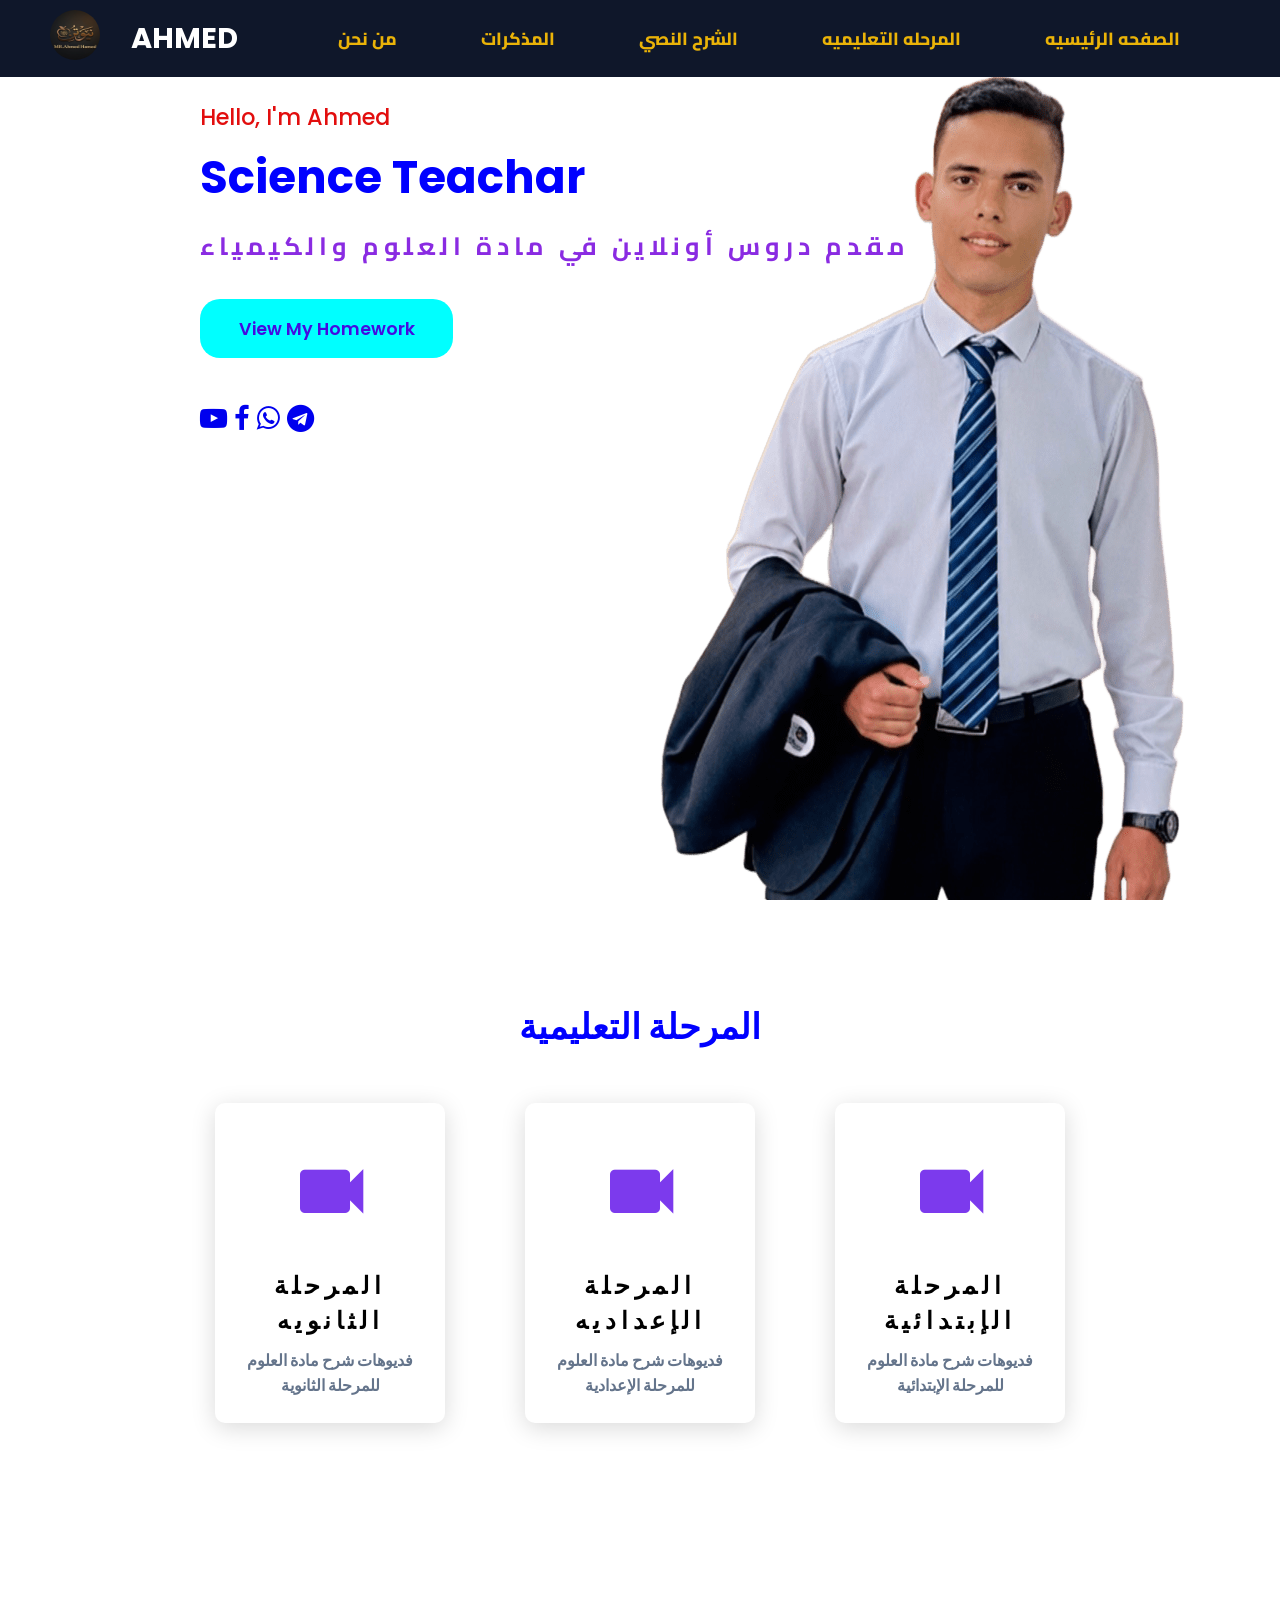
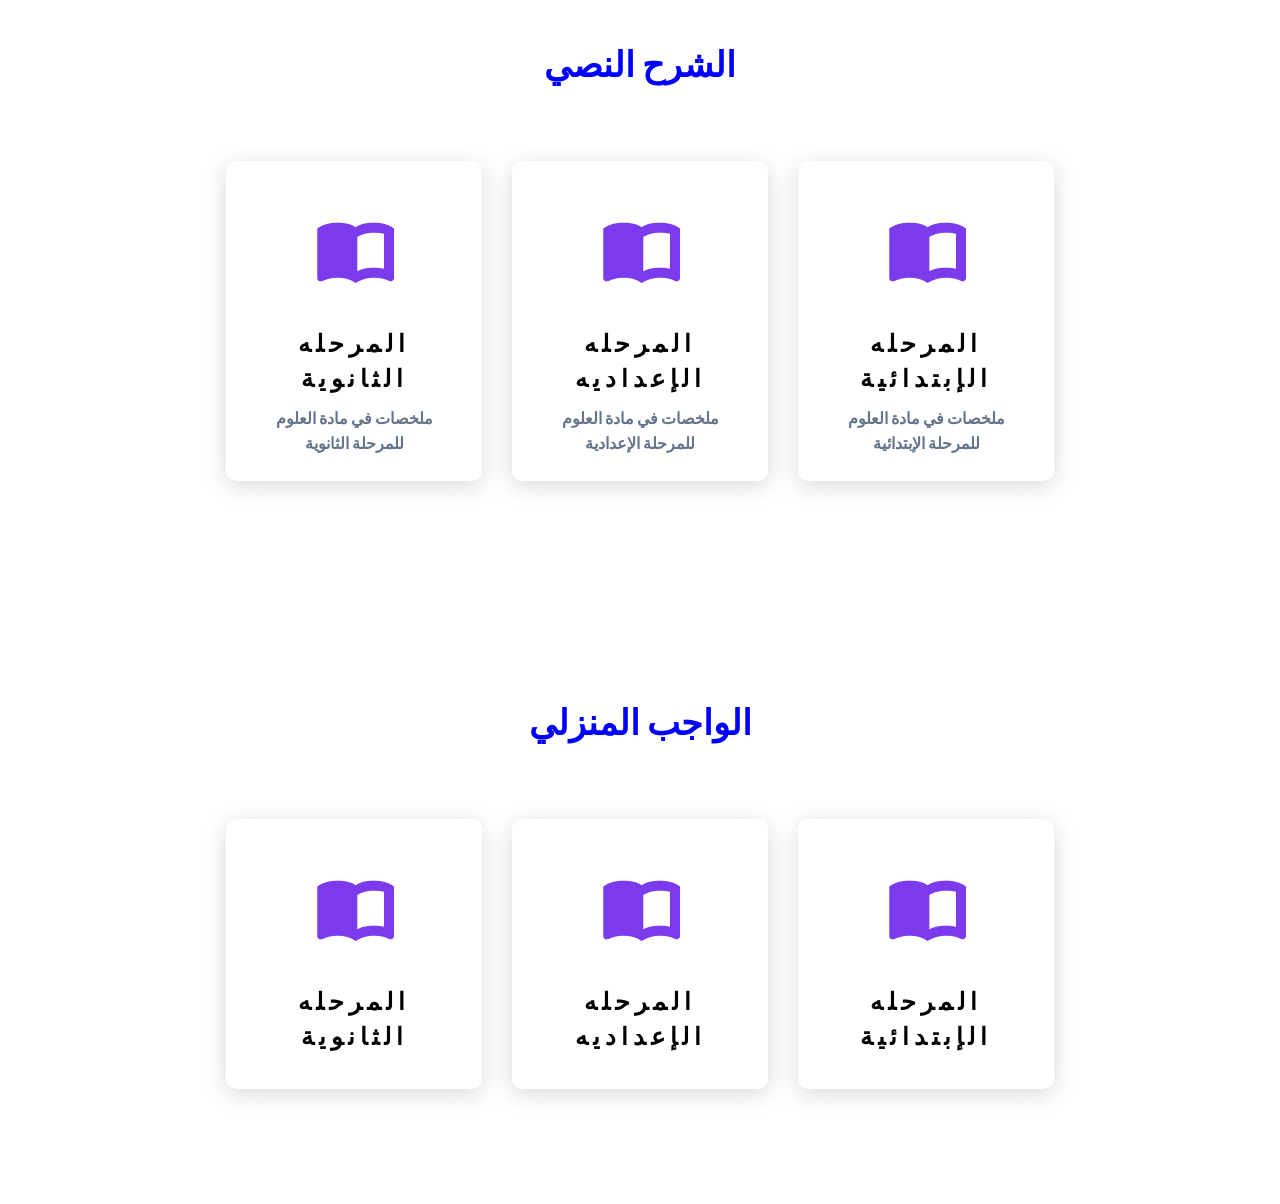
==== commit 8335d10d: "Add files via upload" ====
--- a/index.html
+++ b/index.html
@@ -11,7 +11,11 @@
 <link rel="preconnect" href="https://fonts.gstatic.com" crossorigin>
 
 <link href="https://fonts.googleapis.com/css2?family=Cairo:wght@200..1000&display=swap" rel="stylesheet">
-    <title>NeWtOn | AhMeD HaMeD</title>
+<meta name="description" content="موقع تعليمي متخصص في شرح مادة العلوم للمرحلة الابتدائية والإعدادية والثانوية. محاضرات فيديو، مذكرات ملخصة، واختبارات تفاعلية ذكية لتضمن الدرجة النهائية.">
+<meta name="keywords" content="شرح علوم, المرحلة الابتدائية, المرحلةالإعدادية , المرحلةالثانوية , الصف الرابع الابتدائي, الصف الخامس الابتدائي,الصف السادس الابتدائي,الصف الاول الاعدادي, الصف الثاني الاعدادي , الصف الثالث الاعدادي , الصف الاول الثانوى , الصف الثاني الثانوي , الصف الثالث الثانوي, مذكرات علوم, اختبارات تفاعلية, فيديوهات تعليمية, الأستاذ">
+<meta name="author" content="Mr. Ahmed Hamed">
+<meta name="robots" content="index, follow">
+    <title>منصة نيوتن التعليمية|علوم المرحلة الإبتدائيةوالإعدادية وكيمياء للمرحلة الثانوية</title>
     <meta name="google-site-verification" content="_P3XG7XRIjh7qt8P7K_g9WM6yuNIr1cjoEHzyGONkB8" />
 </head>
 <body>
--- a/style.css
+++ b/style.css
@@ -1,6 +1,13 @@
 @import url('https://fonts.googleapis.com/css2?family=Poppins:ital,wght@0,100;0,200;0,300;0,400;0,500;0,600;0,700;0,800;0,900;1,100;1,200;1,300;1,400;1,500;1,600;1,700;1,800;1,900&family=Roboto:ital,wght@0,100;0,300;0,400;0,500;0,700;0,900;1,100;1,300;1,400;1,500;1,700;1,900&display=swap');
 
-
+body {
+    unicode-bidi: plaintext !important;  
+    text-rendering: optimizeLegibility !important;
+    -webkit-font-smoothing: antialiased !important;
+    font-family: 'Cairo', sans-serif !important;
+    margin: 0;
+    padding: 0;
+}
 * {
     margin : 0;
     padding: 0;
@@ -122,7 +129,7 @@
 color: blue;
 font-size: 2.2em;
 font-weight: 800;
-margin-bottom: 30px;
+margin-bottom: 10px;
 
 }
 .education{
@@ -132,21 +139,57 @@
 flex-wrap: wrap;
 
 }
+.nav-link {
+    display: flex;
+    flex-direction: column;
+    align-items: center;
+    justify-content: center;
+    text-decoration: none;
+    background-color: #FFFFFF;
+    width: 17em;
+    box-shadow: 0 5px 25px rgba(1 1 1/ 15%);
+    border-radius: 10px;
+    padding: 25px;
+    margin: 15px;
+    text-align:center;
+    
+}
+.nav-link:hover {
+    background-color:rgb(36, 117, 155) ;
+transform: scale(1.1);
+transition: 0.7s ease;
+}
+.nav-link h4 {
+    color: #64748B;
+}
+.card {
+    display: flex;
+    gap: 50px;
+    align-items: center;
+    justify-content: center;
+    
+}
 .material-icons{
-color: rgb(32, 165, 5);
+color:#7C3AED;
+display: flex;
+flex-direction: row;
+justify-content: center;
 padding: 10px 10px;
 font-weight: 900;
 margin: 15px;
+font-size: 5em;
+text-align: center;
 }
 .nav-link span{
 display: inline-block;    
-font-size: 2em;
+font-size: 1.5em;
 text-decoration: none;
 font-weight: 600;
-color: gold;
+color:black;
 position:0.9375em 2.1875em ;
 letter-spacing: 5px;
 border-radius: 15px;
+margin: 10px;
 }
 .subject{
     display: flex;
@@ -162,22 +205,45 @@
     flex-direction: row;
     flex-wrap: wrap;
 }
+.v-link {
+    display: flex;
+    flex-direction: column;
+    align-items: center;
+    justify-content: center;
+    text-decoration: none;
+    background-color: #FFFFFF;
+    width: 17em;
+    box-shadow: 0 5px 25px rgba(1 1 1/ 15%);
+    border-radius: 10px;
+    padding: 25px;
+    margin: 15px;
+    text-align:center;
+}
 .v-link span{
     display: inline-block;    
-    font-size: 2em;
-    text-decoration: none;
-    font-weight: 600;
-    color: gold;
-    position:0.9375em 2.1875em ;
-    letter-spacing: 5px;
-    border-radius: 15px;
+font-size: 1.5em;
+text-decoration: none;
+font-weight: 600;
+color:black;
+position:0.9375em 2.1875em ;
+letter-spacing: 5px;
+border-radius: 15px;
+margin: 10px;
     
+}
+.v-link:hover {
+    background-color:rgb(36, 117, 155) ;
+transform: scale(1.1);
+transition: 0.7s ease;
+}
+.v-link h4 {
+    color: #64748B;
 }
 .logo1{
   width: 50px;
   height: 50px;
   border-radius: 50%;
-  margin-left: -10px;
+  margin-left: -30px;
 }
 @media (max-width:1280px){
     .logo{
@@ -188,6 +254,32 @@
     position: relative;
 
 }
+.v-link {
+    display: flex;
+    flex-direction: column;
+    align-items: center;
+    justify-content: center;
+    text-decoration: none;
+    background-color: #FFFFFF;
+    width: 16em;
+    box-shadow: 0 5px 25px rgba(1 1 1/ 15%);
+    border-radius: 10px;
+    padding: 25px;
+    margin: 15px;
+    text-align:center;
+}
+.v-link span{
+    display: inline-block;    
+font-size: 1.5em;
+text-decoration: none;
+font-weight: 600;
+color:black;
+position:0.9375em 2.1875em ;
+letter-spacing: 5px;
+border-radius: 15px;
+margin: 10px;
+}
+
 }
 @media (max-width:1024px){
 header{
@@ -203,7 +295,7 @@
 }
 
 .titl{
-    font-size: 3em;
+    font-size: 1.5em;
 }
 section{
     padding: 150px 50px
@@ -264,6 +356,53 @@
 font-size: 3em;
 padding-right: 30px;
 }
+.v-link {
+    display: flex;
+    flex-direction: column;
+    align-items: center;
+    justify-content: center;
+    text-decoration: none;
+    background-color: #FFFFFF;
+    width: 8em;
+    box-shadow: 0 5px 25px rgba(1 1 1/ 15%);
+    border-radius: 10px;
+    padding: 25px;
+    margin: 15px;
+    text-align:center;
+}
+.v-link span{
+    display: inline-block;    
+font-size: 1.5em;
+text-decoration: none;
+font-weight: 600;
+color:black;
+position:0.9375em 2.1875em ;
+letter-spacing: 5px;
+border-radius: 15px;
+margin: 10px;
+}
+.nav-link {
+    display: flex;
+    flex-direction: column;
+    align-items: center;
+    justify-content: center;
+    text-decoration: none;
+    background-color: #FFFFFF;
+    width: 17em;
+    box-shadow: 0 5px 25px rgba(1 1 1/ 15%);
+    border-radius: 10px;
+    padding: 25px;
+    margin: 15px;
+    text-align:center;
+    
+}
+.card {
+    display: flex;
+    gap: 50px;
+    align-items: center;
+    justify-content: center;
+    font-size:medium;
+}
 }
 @media (max-width:1023px){
 header{
@@ -338,6 +477,17 @@
   margin-left: 13px;
   position: relative;
 }
+.material-icons{
+color:#7C3AED;
+display: flex;
+flex-direction: row;
+justify-content: center;
+padding: 10px 10px;
+font-weight: 900;
+margin: 15px;
+font-size: 4em;
+text-align: center;
+}
 .main {
 width: 100%;
 min-height: 100vh;
@@ -350,6 +500,68 @@
 background-position-x: 350px;
 height: auto;
 max-width: 100%;
+}
+.v-link {
+    display: flex;
+    flex-direction: column;
+    align-items: center;
+    justify-content: center;
+    text-decoration: none;
+    background-color: #FFFFFF;
+    width: 6em;
+    box-shadow: 0 5px 25px rgba(1 1 1/ 15%);
+    border-radius: 10px;
+    padding: 25px;
+    margin: 15px;
+    text-align:center;
+}
+.v-link span{
+    display: inline-block;    
+font-size: 1.5em;
+text-decoration: none;
+font-weight: 600;
+color:black;
+position:0.9375em 2.1875em ;
+letter-spacing: 5px;
+border-radius: 15px;
+margin: 10px;
+}
+.card {
+    display: flex;
+    gap: 50px;
+    align-items: center;
+    justify-content: center;
+    font-size:large;
+}
+
+.nav-link {
+    display: flex;
+    flex-direction: column;
+    align-items: center;
+    justify-content: center;
+    text-decoration: none;
+    background-color: #FFFFFF;
+    width: 17em;
+    box-shadow: 0 5px 25px rgba(1 1 1/ 15%);
+    border-radius: 10px;
+    padding: 25px;
+    margin: 15px;
+    text-align:center;
+    
+}
+.nav-link span{
+display: inline-block;    
+font-size: 2em;
+text-decoration: none;
+font-weight: 600;
+color:black;
+position:0.9375em 2.1875em ;
+letter-spacing: 5px;
+border-radius: 15px;
+margin: 10px;
+}
+.titl{
+    font-size: 5em;
 }
 }
 @media (max-width: 768px){
@@ -402,6 +614,7 @@
 }
 .nav-link{
     font-size: 1em;
+    width: 20em;
 }
 .titl h2{
     font-size: 1em;
@@ -429,12 +642,87 @@
 font-size: 2em;
 padding-right: 30px;
 }
+  .v-link {
+    display: flex;
+    flex-direction: column;
+    align-items: center;
+    justify-content: center;
+    text-decoration: none;
+    background-color: #FFFFFF;
+    width: 12em;
+    box-shadow: 0 5px 25px rgba(1 1 1/ 15%);
+    border-radius: 10px;
+    padding: 25px;
+    margin: 15px;
+    text-align:center;
+}
+.v-link span{
+    display: inline-block;    
+font-size: 1.5em;
+text-decoration: none;
+font-weight: 600;
+color:black;
+position:0.9375em 2.1875em ;
+letter-spacing: 5px;
+border-radius: 15px;
+margin: 10px;
+}
+.card {
+    display: flex;
+    gap: 30px;
+    align-items: center;
+    justify-content: center;
+    font-size:large;
+}
+
+.nav-link {
+    display: flex;
+    flex-direction: column;
+    align-items: center;
+    justify-content: center;
+    text-decoration: none;
+    background-color: #FFFFFF;
+    width: 17em;
+    box-shadow: 0 5px 25px rgba(1 1 1/ 15%);
+    border-radius: 10px;
+    padding: 25px;
+    margin: 15px;
+    text-align:center;
     
+}
+.nav-link h4 {
+font-size:1em;
+}
+.nav-link span{
+display: inline-block;    
+font-size: 1.5em;
+text-decoration: none;
+font-weight: 600;
+color:black;
+position:0.9375em 2.1875em ;
+letter-spacing: 5px;
+border-radius: 15px;
+margin: 10px;
+}  
+.v-link h4{
+    font-size: 1.5em;
+}
 }
 @media (max-width:641px){
    header{
     padding: 1px 52px
 
+}
+.material-icons{
+color:#7C3AED;
+display: flex;
+flex-direction: row;
+justify-content: center;
+padding: 10px 10px;
+font-weight: 900;
+margin: 15px;
+font-size: 2.5em;
+text-align: center;
 }
 .navigation a{
     padding-left: 20px;
@@ -514,6 +802,71 @@
 font-size: 2em;
 padding-right: 30px;
 } 
+  .v-link {
+    display: flex;
+    flex-direction: column;
+    align-items: center;
+    justify-content: center;
+    text-decoration: none;
+    background-color: #FFFFFF;
+    width: 8em;
+    box-shadow: 0 5px 25px rgba(1 1 1/ 15%);
+    border-radius: 10px;
+    padding: 25px;
+    margin: 15px;
+    text-align:center;
+}
+.v-link span{
+    display: inline-block;    
+font-size: 1.5em;
+text-decoration: none;
+font-weight: 600;
+color:black;
+position:0.9375em 2.1875em ;
+letter-spacing: 5px;
+border-radius: 15px;
+margin: 10px;
+}
+.card {
+    display: flex;
+    gap: 30px;
+    align-items: center;
+    justify-content: center;
+    font-size:large;
+}
+
+.nav-link {
+    display: flex;
+    flex-direction: column;
+    align-items: center;
+    justify-content: center;
+    text-decoration: none;
+    background-color: #FFFFFF;
+    width: 17em;
+    box-shadow: 0 5px 25px rgba(1 1 1/ 15%);
+    border-radius: 10px;
+    padding: 1px;
+    margin: -1px;
+    text-align:center;
+    
+}
+.nav-link h4 {
+font-size:1em;
+}
+.nav-link span{
+display: inline-block;    
+font-size: 1.3em;
+text-decoration: none;
+font-weight: 600;
+color:black;
+position:0.9375em 2.1875em ;
+letter-spacing: 5px;
+border-radius: 15px;
+margin: 10px;
+}  
+.v-link h4{
+    font-size: 1em;
+}
 }
 @media (max-width:500px){
    header{
